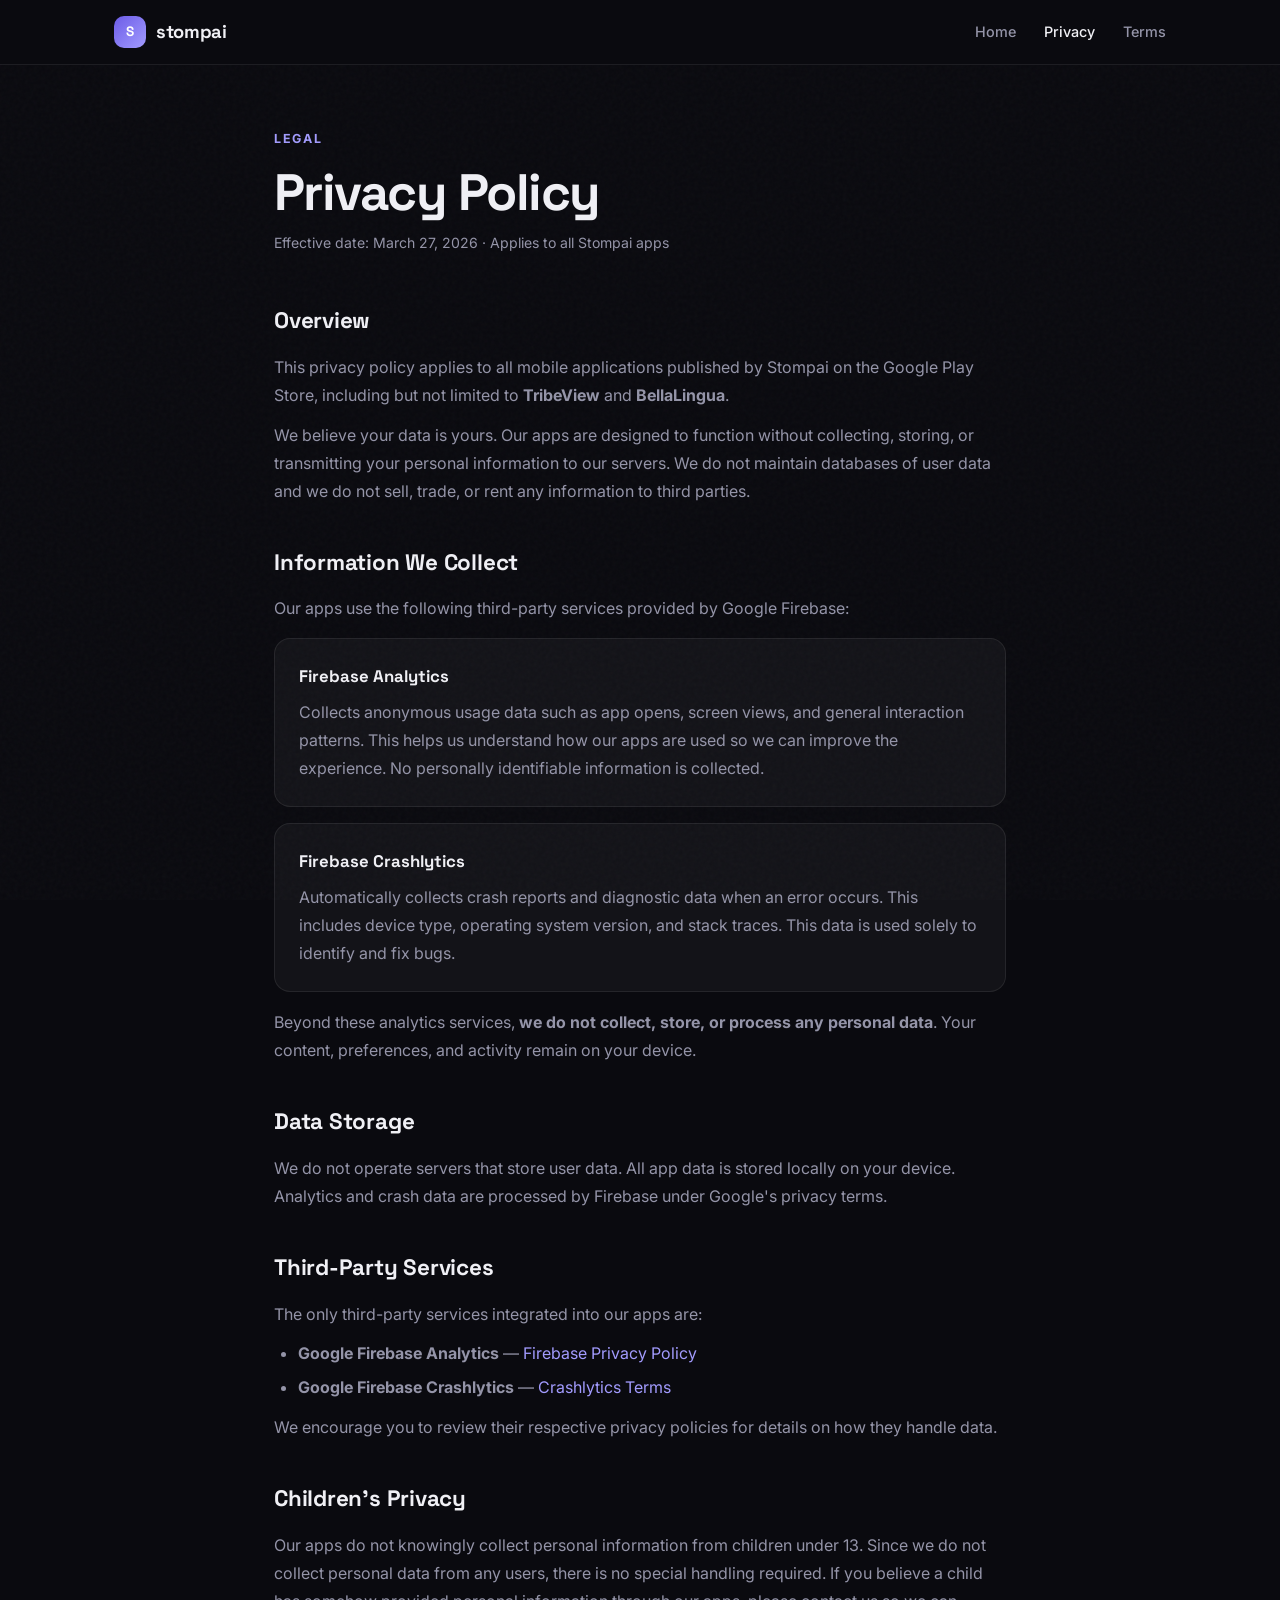
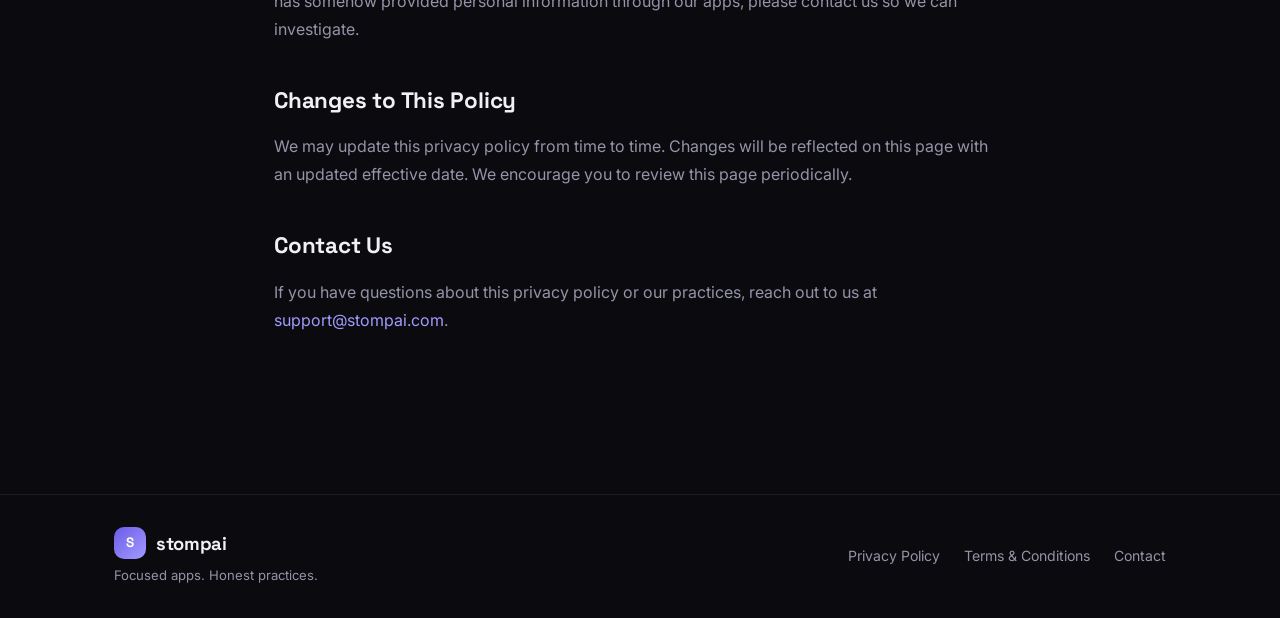
==== privacy.html @ 000ac306 "updated site" ====
<!DOCTYPE html>
<html lang="en">
  <head>
    <meta charset="UTF-8" />
    <meta name="viewport" content="width=device-width, initial-scale=1.0" />
    <title>Privacy Policy | Stompai</title>
    <meta name="description" content="Privacy policy for all Stompai apps including TribeView and BellaLingua." />
    <link rel="preconnect" href="https://fonts.googleapis.com" />
    <link rel="preconnect" href="https://fonts.gstatic.com" crossorigin />
    <link
      href="https://fonts.googleapis.com/css2?family=Inter:wght@400;500;600;700;800&family=Space+Grotesk:wght@400;500;700&display=swap"
      rel="stylesheet"
    />
    <link rel="stylesheet" href="styles.css" />
  </head>
  <body>
    <div class="noise"></div>

    <nav class="topbar">
      <div class="topbar-inner">
        <a href="/" class="brand">
          <span class="brand-icon">S</span>
          <span>stompai</span>
        </a>
        <div class="nav-links">
          <a href="/">Home</a>
          <a href="privacy.html" class="active">Privacy</a>
          <a href="terms.html">Terms</a>
        </div>
      </div>
    </nav>

    <main class="legal-page">
      <div class="legal-header">
        <p class="eyebrow">Legal</p>
        <h1>Privacy Policy</h1>
        <p class="legal-meta">Effective date: March 27, 2026 &middot; Applies to all Stompai apps</p>
      </div>

      <div class="legal-body">
        <section>
          <h2>Overview</h2>
          <p>
            This privacy policy applies to all mobile applications published by Stompai on the Google Play Store, including but not limited to <strong>TribeView</strong> and <strong>BellaLingua</strong>.
          </p>
          <p>
            We believe your data is yours. Our apps are designed to function without collecting, storing, or transmitting your personal information to our servers. We do not maintain databases of user data and we do not sell, trade, or rent any information to third parties.
          </p>
        </section>

        <section>
          <h2>Information We Collect</h2>
          <p>Our apps use the following third-party services provided by Google Firebase:</p>
          <div class="legal-card">
            <h3>Firebase Analytics</h3>
            <p>Collects anonymous usage data such as app opens, screen views, and general interaction patterns. This helps us understand how our apps are used so we can improve the experience. No personally identifiable information is collected.</p>
          </div>
          <div class="legal-card">
            <h3>Firebase Crashlytics</h3>
            <p>Automatically collects crash reports and diagnostic data when an error occurs. This includes device type, operating system version, and stack traces. This data is used solely to identify and fix bugs.</p>
          </div>
          <p>
            Beyond these analytics services, <strong>we do not collect, store, or process any personal data</strong>. Your content, preferences, and activity remain on your device.
          </p>
        </section>

        <section>
          <h2>Data Storage</h2>
          <p>
            We do not operate servers that store user data. All app data is stored locally on your device. Analytics and crash data are processed by Firebase under Google's privacy terms.
          </p>
        </section>

        <section>
          <h2>Third-Party Services</h2>
          <p>The only third-party services integrated into our apps are:</p>
          <ul>
            <li><strong>Google Firebase Analytics</strong> &mdash; <a href="https://firebase.google.com/support/privacy" target="_blank" rel="noreferrer">Firebase Privacy Policy</a></li>
            <li><strong>Google Firebase Crashlytics</strong> &mdash; <a href="https://firebase.google.com/terms/crashlytics" target="_blank" rel="noreferrer">Crashlytics Terms</a></li>
          </ul>
          <p>We encourage you to review their respective privacy policies for details on how they handle data.</p>
        </section>

        <section>
          <h2>Children's Privacy</h2>
          <p>
            Our apps do not knowingly collect personal information from children under 13. Since we do not collect personal data from any users, there is no special handling required. If you believe a child has somehow provided personal information through our apps, please contact us so we can investigate.
          </p>
        </section>

        <section>
          <h2>Changes to This Policy</h2>
          <p>
            We may update this privacy policy from time to time. Changes will be reflected on this page with an updated effective date. We encourage you to review this page periodically.
          </p>
        </section>

        <section>
          <h2>Contact Us</h2>
          <p>
            If you have questions about this privacy policy or our practices, reach out to us at
            <a href="mailto:support@stompai.com">support@stompai.com</a>.
          </p>
        </section>
      </div>
    </main>

    <footer class="site-footer">
      <div class="footer-inner">
        <div class="footer-brand">
          <a href="/" class="brand">
            <span class="brand-icon">S</span>
            <span>stompai</span>
          </a>
          <p class="footer-copy">Focused apps. Honest practices.</p>
        </div>
        <div class="footer-links">
          <a href="privacy.html">Privacy Policy</a>
          <a href="terms.html">Terms &amp; Conditions</a>
          <a href="mailto:support@stompai.com">Contact</a>
        </div>
      </div>
    </footer>
  </body>
</html>
---- styles.css ----
:root {
  --bg: #0a0a0f;
  --bg-elevated: #12121a;
  --surface: rgba(255, 255, 255, 0.04);
  --surface-hover: rgba(255, 255, 255, 0.07);
  --border: rgba(255, 255, 255, 0.08);
  --border-bright: rgba(255, 255, 255, 0.14);
  --ink: #f0f0f5;
  --ink-muted: #9494a8;
  --accent: #6c5ce7;
  --accent-bright: #a29bfe;
  --accent-glow: rgba(108, 92, 231, 0.3);
  --tribeview: #00b894;
  --bellalingua: #fd79a8;
  --radius: 16px;
  --radius-lg: 24px;
  --shadow: 0 8px 32px rgba(0, 0, 0, 0.4);
}

* {
  box-sizing: border-box;
  margin: 0;
  padding: 0;
}

html {
  scroll-behavior: smooth;
}

body {
  font-family: "Inter", -apple-system, BlinkMacSystemFont, sans-serif;
  color: var(--ink);
  background: var(--bg);
  line-height: 1.6;
  -webkit-font-smoothing: antialiased;
  overflow-x: hidden;
}

.noise {
  position: fixed;
  inset: 0;
  z-index: 0;
  opacity: 0.03;
  background-image: url("data:image/svg+xml,%3Csvg viewBox='0 0 256 256' xmlns='http://www.w3.org/2000/svg'%3E%3Cfilter id='n'%3E%3CfeTurbulence type='fractalNoise' baseFrequency='0.9' numOctaves='4' stitchTiles='stitch'/%3E%3C/filter%3E%3Crect width='100%25' height='100%25' filter='url(%23n)'/%3E%3C/svg%3E");
  pointer-events: none;
}

a {
  color: var(--accent-bright);
  text-decoration: none;
  transition: color 0.2s;
}

a:hover {
  color: #fff;
}

/* ===== NAV ===== */

.topbar {
  position: sticky;
  top: 0;
  z-index: 100;
  padding: 16px 0;
  backdrop-filter: blur(20px);
  background: rgba(10, 10, 15, 0.8);
  border-bottom: 1px solid var(--border);
}

.topbar-inner {
  display: flex;
  align-items: center;
  justify-content: space-between;
  max-width: 1100px;
  margin: 0 auto;
  padding: 0 24px;
}

.brand {
  display: flex;
  align-items: center;
  gap: 10px;
  font-family: "Space Grotesk", sans-serif;
  font-weight: 700;
  font-size: 1.15rem;
  color: var(--ink);
  text-decoration: none;
  letter-spacing: -0.02em;
}

.brand:hover {
  color: var(--ink);
}

.brand-icon {
  display: flex;
  align-items: center;
  justify-content: center;
  width: 32px;
  height: 32px;
  border-radius: 10px;
  background: linear-gradient(135deg, var(--accent), #a29bfe);
  color: #fff;
  font-size: 0.85rem;
  font-weight: 800;
}

.nav-links {
  display: flex;
  gap: 28px;
}

.nav-links a {
  color: var(--ink-muted);
  font-size: 0.9rem;
  font-weight: 500;
  text-decoration: none;
  transition: color 0.2s;
}

.nav-links a:hover,
.nav-links a.active {
  color: var(--ink);
}

/* ===== HERO ===== */

.hero {
  position: relative;
  max-width: 1100px;
  margin: 0 auto;
  padding: 100px 24px 80px;
  text-align: center;
  overflow: hidden;
}

.hero-inner {
  position: relative;
  z-index: 1;
}

.hero-glow {
  position: absolute;
  top: -40%;
  left: 50%;
  transform: translateX(-50%);
  width: 700px;
  height: 700px;
  background: radial-gradient(circle, var(--accent-glow) 0%, transparent 70%);
  pointer-events: none;
  z-index: 0;
}

.eyebrow {
  display: inline-block;
  margin-bottom: 16px;
  font-size: 0.78rem;
  font-weight: 700;
  text-transform: uppercase;
  letter-spacing: 0.14em;
  color: var(--accent-bright);
}

h1 {
  font-family: "Space Grotesk", sans-serif;
  font-size: clamp(2.8rem, 7vw, 5rem);
  font-weight: 800;
  line-height: 1.08;
  letter-spacing: -0.03em;
  max-width: 16ch;
  margin: 0 auto;
}

.gradient-text {
  background: linear-gradient(135deg, var(--accent-bright) 20%, #fd79a8 50%, #00b894 80%);
  -webkit-background-clip: text;
  background-clip: text;
  -webkit-text-fill-color: transparent;
}

.lede {
  max-width: 52ch;
  margin: 24px auto 0;
  font-size: 1.12rem;
  color: var(--ink-muted);
  line-height: 1.7;
}

.hero-actions {
  display: flex;
  justify-content: center;
  gap: 14px;
  margin-top: 36px;
  flex-wrap: wrap;
}

/* ===== BUTTONS ===== */

.btn {
  display: inline-flex;
  align-items: center;
  gap: 8px;
  padding: 12px 24px;
  border-radius: 999px;
  font-size: 0.92rem;
  font-weight: 600;
  text-decoration: none;
  transition: all 0.2s ease;
  cursor: pointer;
  border: none;
}

.btn-primary {
  background: var(--accent);
  color: #fff;
  box-shadow: 0 0 24px var(--accent-glow);
}

.btn-primary:hover {
  background: #7c6ef0;
  color: #fff;
  transform: translateY(-1px);
  box-shadow: 0 0 36px var(--accent-glow);
}

.btn-ghost {
  background: var(--surface);
  color: var(--ink);
  border: 1px solid var(--border-bright);
}

.btn-ghost:hover {
  background: var(--surface-hover);
  color: var(--ink);
  transform: translateY(-1px);
}

.btn-sm {
  padding: 10px 20px;
  font-size: 0.85rem;
}

/* ===== SECTIONS ===== */

.apps-section,
.values-section,
.cta-section {
  max-width: 1100px;
  margin: 0 auto;
  padding: 80px 24px;
}

.section-header {
  text-align: center;
  margin-bottom: 48px;
}

.section-header h2 {
  font-family: "Space Grotesk", sans-serif;
  font-size: clamp(1.8rem, 4vw, 2.8rem);
  font-weight: 700;
  letter-spacing: -0.02em;
}

/* ===== APP CARDS ===== */

.app-grid {
  display: grid;
  grid-template-columns: repeat(2, 1fr);
  gap: 20px;
}

.app-card {
  display: flex;
  gap: 24px;
  padding: 32px;
  border-radius: var(--radius-lg);
  background: var(--surface);
  border: 1px solid var(--border);
  transition: all 0.3s ease;
}

.app-card:hover {
  border-color: var(--border-bright);
  background: var(--surface-hover);
  box-shadow: var(--shadow);
}

.app-card-icon {
  flex-shrink: 0;
  display: flex;
  align-items: center;
  justify-content: center;
  width: 64px;
  height: 64px;
  border-radius: 18px;
  font-family: "Space Grotesk", sans-serif;
  font-weight: 800;
  font-size: 1.2rem;
  color: #fff;
}

.tribeview-icon {
  background: linear-gradient(135deg, #00b894, #00cec9);
}

.bellalingua-icon {
  background: linear-gradient(135deg, #fd79a8, #e84393);
}

.app-card-body h3 {
  font-family: "Space Grotesk", sans-serif;
  font-size: 1.3rem;
  font-weight: 700;
  margin-bottom: 4px;
}

.app-tagline {
  font-size: 0.88rem;
  color: var(--ink-muted);
  font-weight: 500;
  margin-bottom: 12px;
}

.app-card-body p {
  color: var(--ink-muted);
  font-size: 0.95rem;
  line-height: 1.65;
  margin-bottom: 20px;
}

/* ===== VALUES ===== */

.values-grid {
  display: grid;
  grid-template-columns: repeat(3, 1fr);
  gap: 20px;
}

.value-card {
  padding: 32px;
  border-radius: var(--radius-lg);
  background: var(--surface);
  border: 1px solid var(--border);
  transition: all 0.3s ease;
}

.value-card:hover {
  border-color: var(--border-bright);
  background: var(--surface-hover);
}

.value-icon {
  display: flex;
  align-items: center;
  justify-content: center;
  width: 48px;
  height: 48px;
  margin-bottom: 20px;
  border-radius: 14px;
  background: rgba(108, 92, 231, 0.15);
  color: var(--accent-bright);
}

.value-card h3 {
  font-family: "Space Grotesk", sans-serif;
  font-size: 1.12rem;
  font-weight: 700;
  margin-bottom: 10px;
}

.value-card p {
  color: var(--ink-muted);
  font-size: 0.92rem;
  line-height: 1.65;
}

/* ===== CTA ===== */

.cta-card {
  text-align: center;
  padding: 64px 32px;
  border-radius: var(--radius-lg);
  background: linear-gradient(135deg, rgba(108, 92, 231, 0.15), rgba(253, 121, 168, 0.08));
  border: 1px solid var(--border-bright);
}

.cta-card h2 {
  font-family: "Space Grotesk", sans-serif;
  font-size: clamp(1.6rem, 3vw, 2.2rem);
  font-weight: 700;
  margin-bottom: 12px;
}

.cta-card p {
  color: var(--ink-muted);
  max-width: 48ch;
  margin: 0 auto 28px;
  font-size: 1rem;
}

/* ===== FOOTER ===== */

.site-footer {
  border-top: 1px solid var(--border);
  margin-top: 40px;
}

.footer-inner {
  display: flex;
  align-items: center;
  justify-content: space-between;
  max-width: 1100px;
  margin: 0 auto;
  padding: 32px 24px;
}

.footer-copy {
  margin-top: 6px;
  font-size: 0.82rem;
  color: var(--ink-muted);
}

.footer-links {
  display: flex;
  gap: 24px;
}

.footer-links a {
  color: var(--ink-muted);
  font-size: 0.88rem;
  text-decoration: none;
}

.footer-links a:hover {
  color: var(--ink);
}

/* ===== LEGAL PAGES ===== */

.legal-page {
  max-width: 780px;
  margin: 0 auto;
  padding: 60px 24px 80px;
}

.legal-header {
  margin-bottom: 48px;
}

.legal-header h1 {
  font-size: clamp(2.2rem, 5vw, 3.2rem);
  text-align: left;
  max-width: 100%;
}

.legal-meta {
  margin-top: 12px;
  font-size: 0.88rem;
  color: var(--ink-muted);
}

.legal-body section {
  margin-bottom: 40px;
}

.legal-body h2 {
  font-family: "Space Grotesk", sans-serif;
  font-size: 1.4rem;
  font-weight: 700;
  margin-bottom: 14px;
  letter-spacing: -0.01em;
}

.legal-body p {
  color: var(--ink-muted);
  margin-bottom: 12px;
  line-height: 1.75;
}

.legal-body ul {
  color: var(--ink-muted);
  padding-left: 24px;
  margin-bottom: 12px;
}

.legal-body li {
  margin-bottom: 8px;
  line-height: 1.65;
}

.legal-body a {
  color: var(--accent-bright);
}

.legal-body a:hover {
  text-decoration: underline;
}

.legal-card {
  padding: 24px;
  margin: 16px 0;
  border-radius: var(--radius);
  background: var(--surface);
  border: 1px solid var(--border);
}

.legal-card h3 {
  font-family: "Space Grotesk", sans-serif;
  font-size: 1.05rem;
  font-weight: 700;
  margin-bottom: 8px;
  color: var(--ink);
}

.legal-card p {
  margin-bottom: 0;
}

/* ===== RESPONSIVE ===== */

@media (max-width: 860px) {
  .app-grid {
    grid-template-columns: 1fr;
  }

  .values-grid {
    grid-template-columns: 1fr;
  }
}

@media (max-width: 640px) {
  .hero {
    padding: 60px 20px 50px;
  }

  h1 {
    font-size: clamp(2.2rem, 10vw, 3.2rem);
  }

  .app-card {
    flex-direction: column;
    gap: 16px;
  }

  .topbar-inner {
    padding: 0 16px;
  }

  .nav-links {
    gap: 18px;
  }

  .footer-inner {
    flex-direction: column;
    gap: 20px;
    text-align: center;
  }

  .cta-card {
    padding: 40px 20px;
  }

  .apps-section,
  .values-section,
  .cta-section {
    padding: 50px 20px;
  }
}
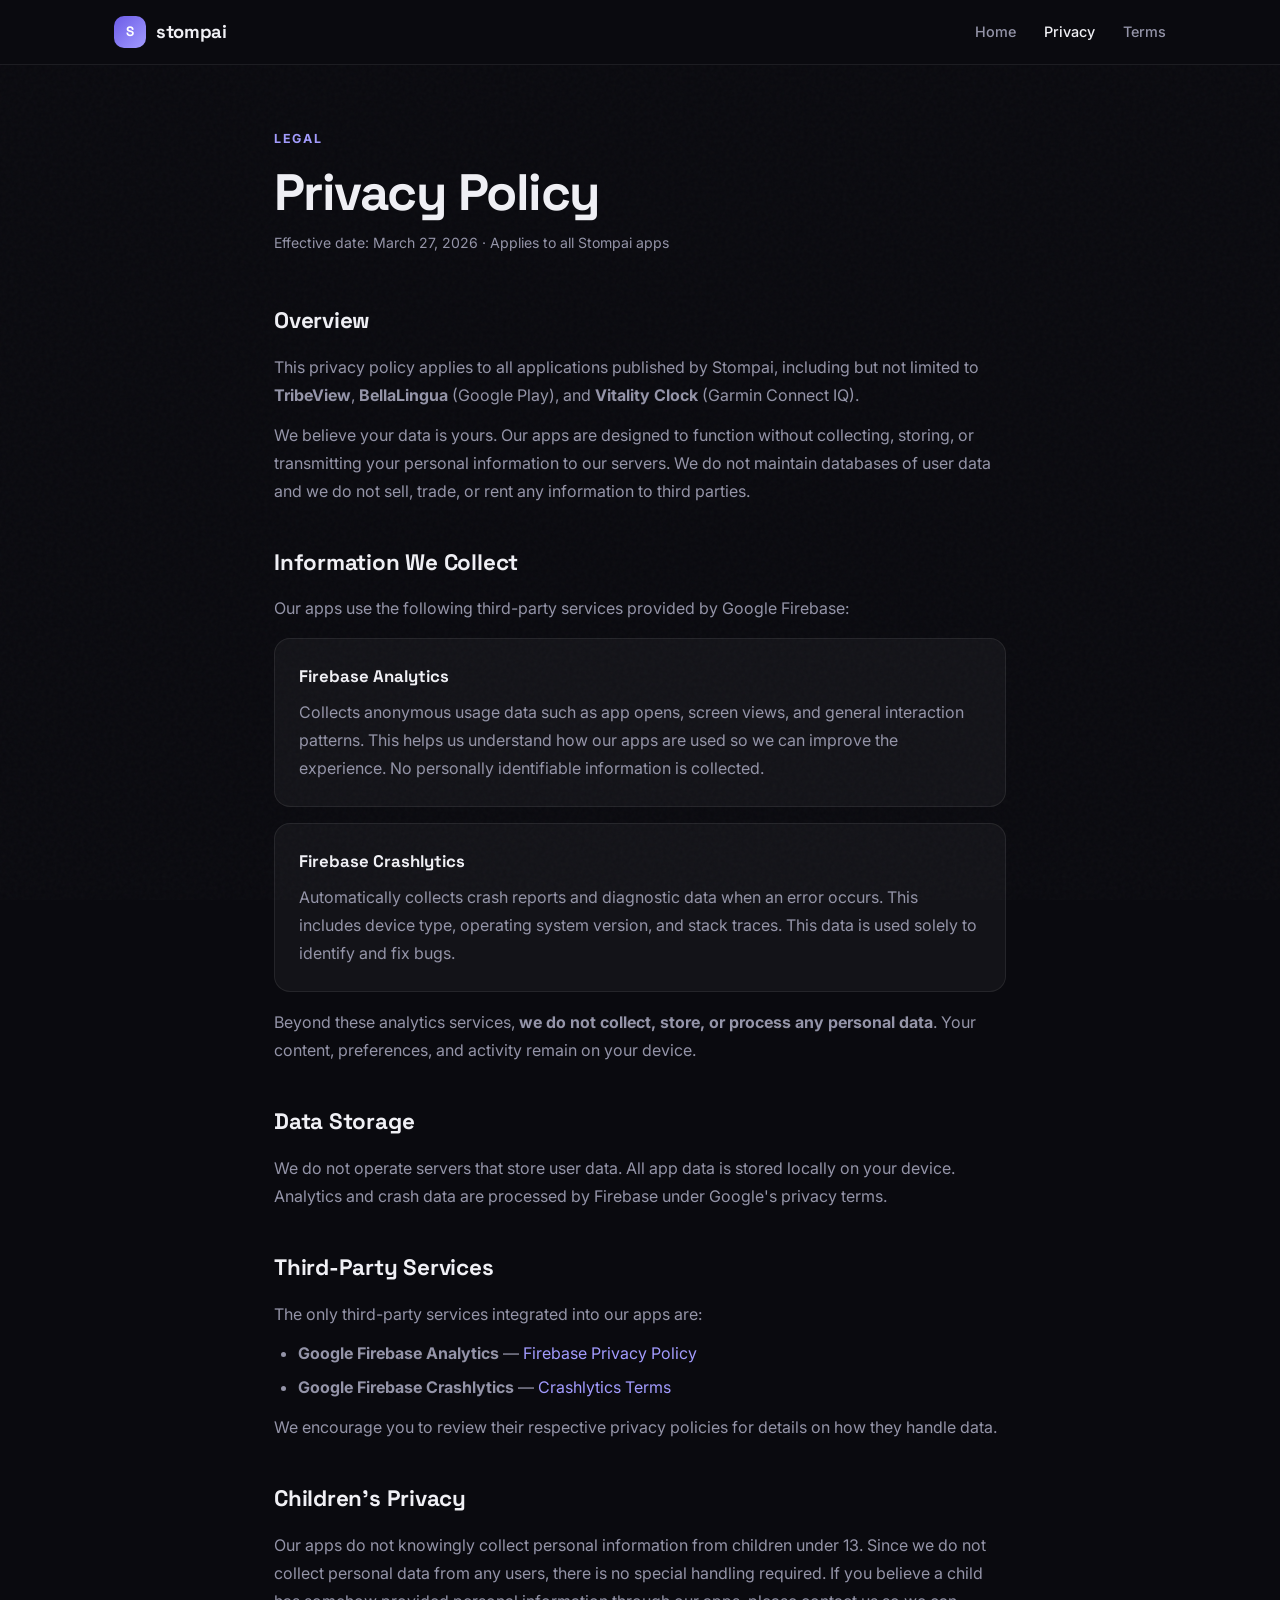
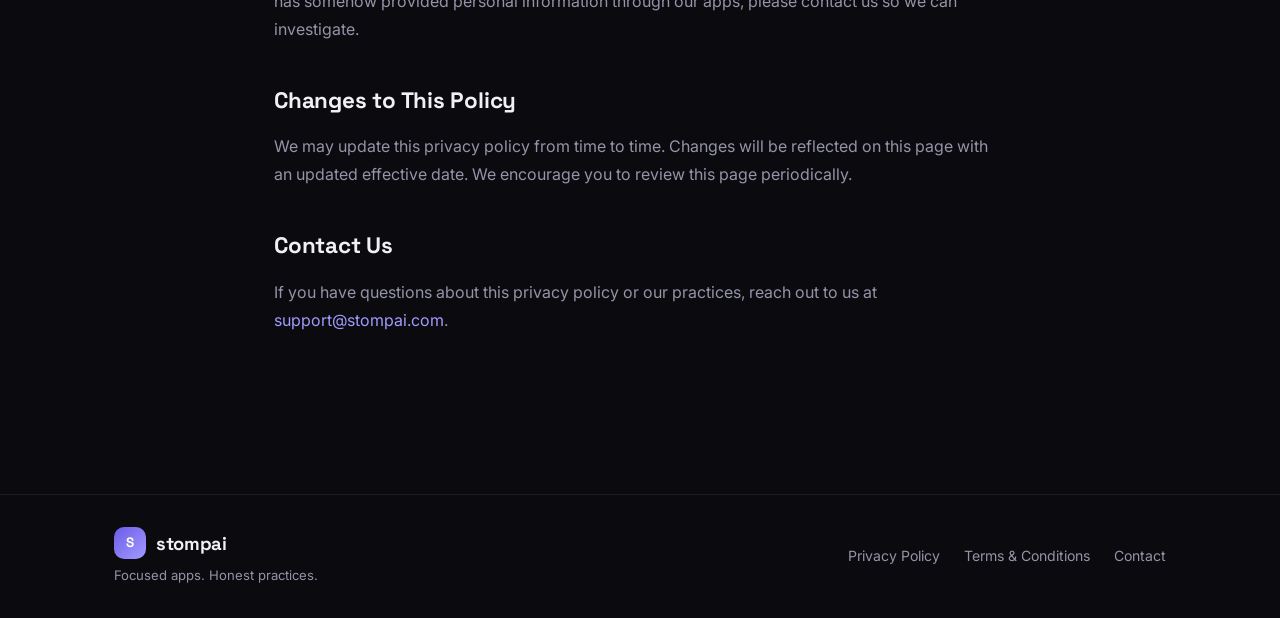
==== commit 5bc6e9d5: "VitalClock" ====
--- a/privacy.html
+++ b/privacy.html
@@ -41,7 +41,7 @@
         <section>
           <h2>Overview</h2>
           <p>
-            This privacy policy applies to all mobile applications published by Stompai on the Google Play Store, including but not limited to <strong>TribeView</strong> and <strong>BellaLingua</strong>.
+            This privacy policy applies to all applications published by Stompai, including but not limited to <strong>TribeView</strong>, <strong>BellaLingua</strong> (Google Play), and <strong>Vitality Clock</strong> (Garmin Connect IQ).
           </p>
           <p>
             We believe your data is yours. Our apps are designed to function without collecting, storing, or transmitting your personal information to our servers. We do not maintain databases of user data and we do not sell, trade, or rent any information to third parties.
--- a/styles.css
+++ b/styles.css
@@ -266,13 +266,14 @@
 
 .app-grid {
   display: grid;
-  grid-template-columns: repeat(2, 1fr);
+  grid-template-columns: repeat(3, 1fr);
   gap: 20px;
 }
 
 .app-card {
   display: flex;
-  gap: 24px;
+  flex-direction: column;
+  gap: 20px;
   padding: 32px;
   border-radius: var(--radius-lg);
   background: var(--surface);
@@ -288,24 +289,25 @@
 
 .app-card-icon {
   flex-shrink: 0;
-  display: flex;
-  align-items: center;
-  justify-content: center;
-  width: 64px;
-  height: 64px;
+  width: 72px;
+  height: 72px;
   border-radius: 18px;
-  font-family: "Space Grotesk", sans-serif;
-  font-weight: 800;
-  font-size: 1.2rem;
-  color: #fff;
-}
-
-.tribeview-icon {
-  background: linear-gradient(135deg, #00b894, #00cec9);
-}
-
-.bellalingua-icon {
-  background: linear-gradient(135deg, #fd79a8, #e84393);
+  object-fit: cover;
+  box-shadow: 0 4px 16px rgba(0, 0, 0, 0.3);
+}
+
+.app-icon-round {
+  border-radius: 50%;
+}
+
+.btn-garmin {
+  background: #007cc3;
+  box-shadow: 0 0 24px rgba(0, 124, 195, 0.3);
+}
+
+.btn-garmin:hover {
+  background: #0091e5;
+  box-shadow: 0 0 36px rgba(0, 124, 195, 0.4);
 }
 
 .app-card-body h3 {
@@ -519,9 +521,13 @@
 
 /* ===== RESPONSIVE ===== */
 
-@media (max-width: 860px) {
+@media (max-width: 960px) {
   .app-grid {
     grid-template-columns: 1fr;
+  }
+
+  .app-card {
+    flex-direction: row;
   }
 
   .values-grid {
